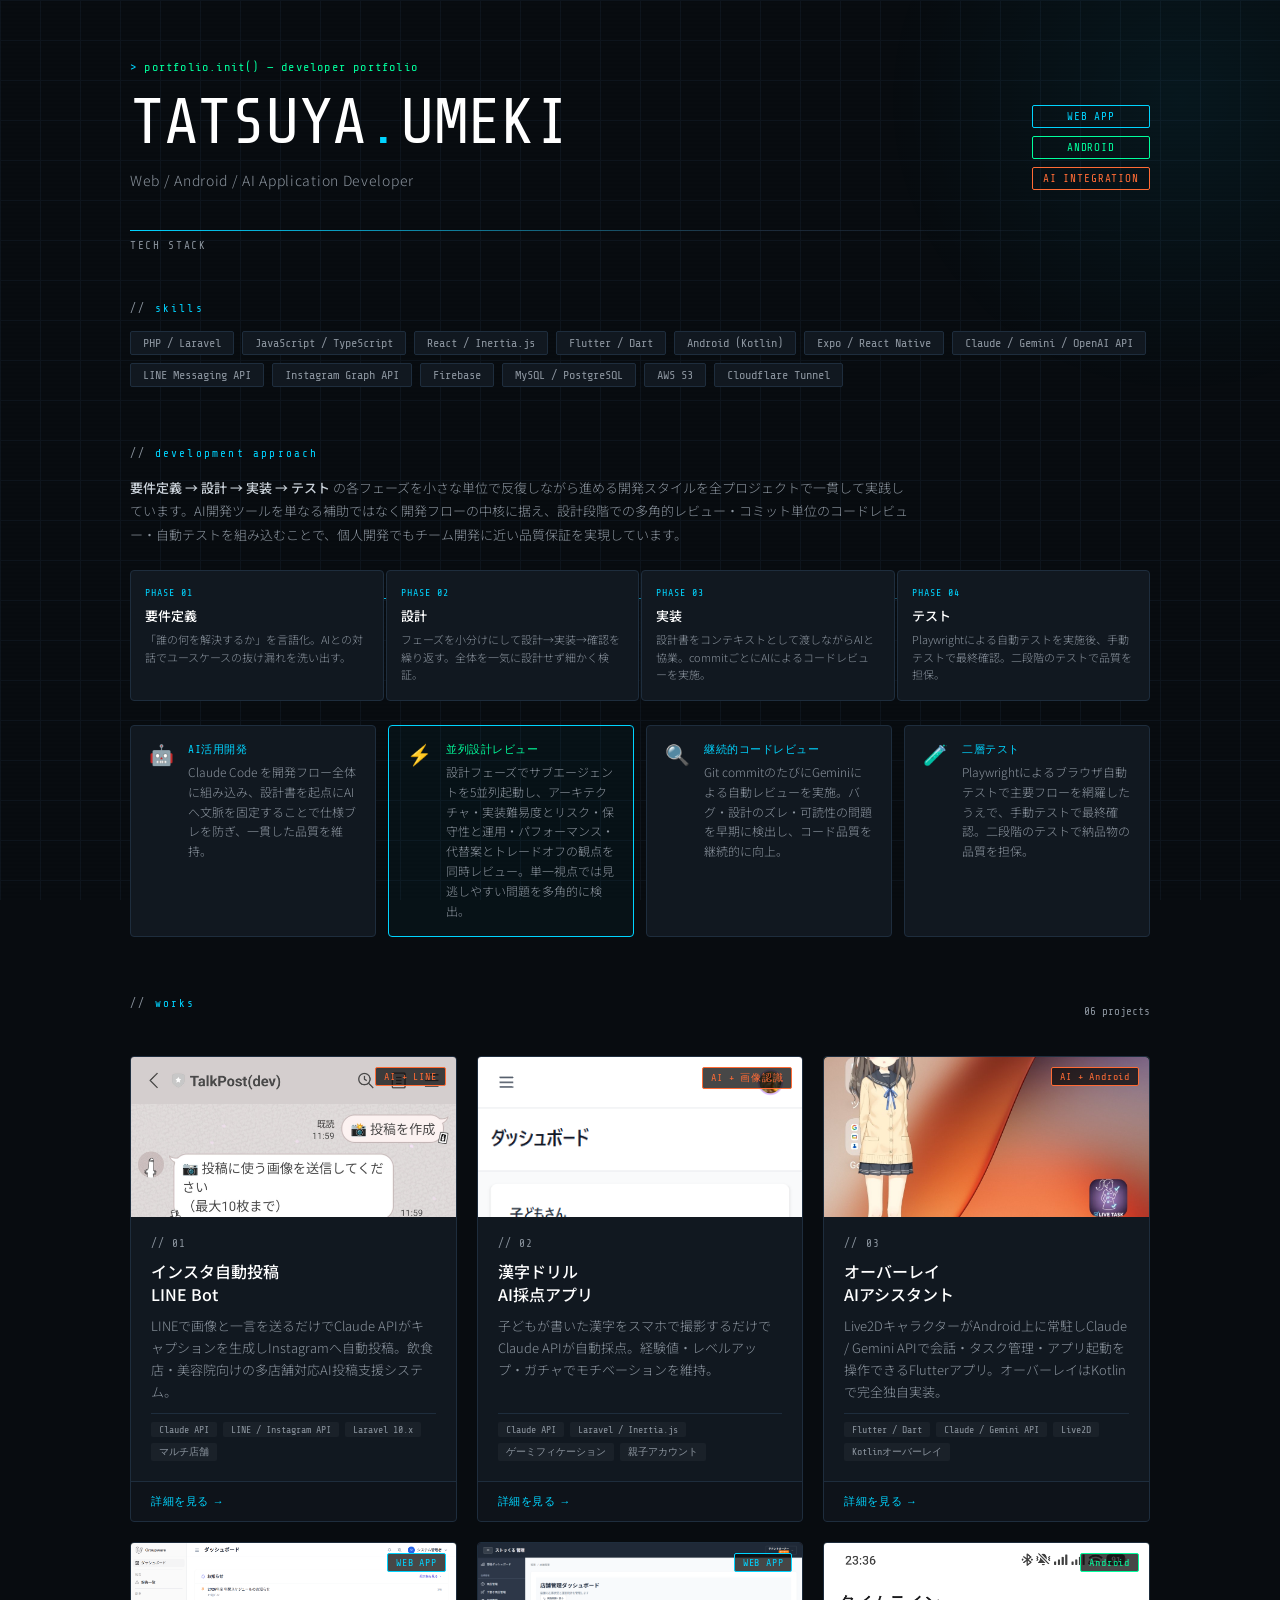
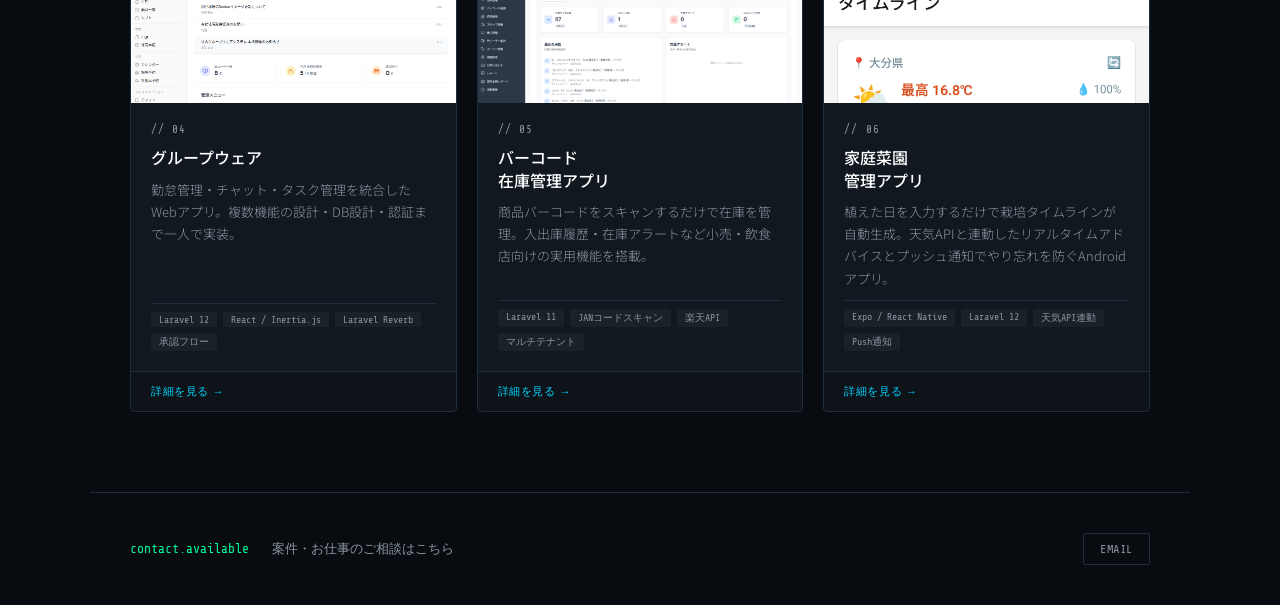
==== index.html @ 3e322952 "initial commit" ====
<!DOCTYPE html>
<html lang="ja">
<head>
<meta charset="UTF-8">
<meta name="viewport" content="width=device-width, initial-scale=1.0">
<title>Portfolio</title>
<link rel="preconnect" href="https://fonts.googleapis.com">
<link href="https://fonts.googleapis.com/css2?family=Share+Tech+Mono&family=Noto+Sans+JP:wght@300;400;500&display=swap" rel="stylesheet">
<style>
  :root {
    --bg: #080c10;
    --bg2: #0d1117;
    --surface: #111820;
    --border: #1e2d3d;
    --accent: #00d4ff;
    --accent2: #00ff9d;
    --accent3: #ff6b35;
    --text: #c9d1d9;
    --text-dim: #8b949e;
    --mono: 'Share Tech Mono', monospace;
    --sans: 'Noto Sans JP', sans-serif;
  }

  *, *::before, *::after { box-sizing: border-box; margin: 0; padding: 0; }

  html { scroll-behavior: smooth; }

  body {
    background: var(--bg);
    color: var(--text);
    font-family: var(--sans);
    font-weight: 300;
    min-height: 100vh;
    overflow-x: hidden;
  }

  /* Grid background */
  body::before {
    content: '';
    position: fixed;
    inset: 0;
    background-image:
      linear-gradient(var(--border) 1px, transparent 1px),
      linear-gradient(90deg, var(--border) 1px, transparent 1px);
    background-size: 40px 40px;
    opacity: 0.3;
    pointer-events: none;
    z-index: 0;
  }

  /* Glow orbs */
  body::after {
    content: '';
    position: fixed;
    top: -200px;
    right: -200px;
    width: 600px;
    height: 600px;
    background: radial-gradient(circle, rgba(0,212,255,0.06) 0%, transparent 70%);
    pointer-events: none;
    z-index: 0;
  }

  .page-wrapper { position: relative; z-index: 1; }

  /* ── HEADER ── */
  header {
    padding: 60px 40px 40px;
    max-width: 1100px;
    margin: 0 auto;
    display: grid;
    grid-template-columns: 1fr auto;
    align-items: end;
    gap: 20px;
  }

  .header-left {}

  .prompt-line {
    font-family: var(--mono);
    font-size: 12px;
    color: var(--accent2);
    letter-spacing: 0.1em;
    margin-bottom: 16px;
    opacity: 0;
    animation: fadeUp 0.6s ease forwards;
  }
  .prompt-line::before { content: '> '; color: var(--accent); }

  .name {
    font-family: var(--mono);
    font-size: clamp(36px, 5vw, 64px);
    font-weight: 400;
    color: #fff;
    letter-spacing: -0.02em;
    line-height: 1;
    opacity: 0;
    animation: fadeUp 0.6s ease 0.1s forwards;
  }
  .name span { color: var(--accent); }

  .tagline {
    margin-top: 16px;
    font-size: 14px;
    color: var(--text-dim);
    letter-spacing: 0.05em;
    opacity: 0;
    animation: fadeUp 0.6s ease 0.2s forwards;
  }

  .header-badges {
    display: flex;
    flex-direction: column;
    gap: 8px;
    opacity: 0;
    animation: fadeUp 0.6s ease 0.3s forwards;
  }

  .badge {
    font-family: var(--mono);
    font-size: 11px;
    padding: 4px 10px;
    border: 1px solid;
    border-radius: 2px;
    text-align: center;
    letter-spacing: 0.08em;
  }
  .badge.web { border-color: var(--accent); color: var(--accent); }
  .badge.android { border-color: var(--accent2); color: var(--accent2); }
  .badge.ai { border-color: var(--accent3); color: var(--accent3); }

  /* ── DIVIDER ── */
  .divider {
    max-width: 1100px;
    margin: 0 auto 50px;
    padding: 0 40px;
    opacity: 0;
    animation: fadeUp 0.6s ease 0.4s forwards;
  }
  .divider-line {
    height: 1px;
    background: linear-gradient(90deg, var(--accent) 0%, var(--border) 60%, transparent 100%);
  }
  .divider-label {
    font-family: var(--mono);
    font-size: 11px;
    color: var(--text-dim);
    margin-top: 8px;
    letter-spacing: 0.15em;
  }

  /* ── SKILLS ── */
  .skills-section {
    max-width: 1100px;
    margin: 0 auto 60px;
    padding: 0 40px;
    opacity: 0;
    animation: fadeUp 0.6s ease 0.5s forwards;
  }

  .section-label {
    font-family: var(--mono);
    font-size: 11px;
    color: var(--accent);
    letter-spacing: 0.2em;
    margin-bottom: 16px;
  }
  .section-label::before { content: '// '; color: var(--text-dim); }

  .skills-grid {
    display: flex;
    flex-wrap: wrap;
    gap: 8px;
  }

  .skill-tag {
    font-family: var(--mono);
    font-size: 12px;
    padding: 4px 12px;
    background: var(--surface);
    border: 1px solid var(--border);
    border-radius: 2px;
    color: var(--text-dim);
    transition: all 0.2s;
  }
  .skill-tag:hover {
    border-color: var(--accent);
    color: var(--accent);
  }

  /* ── DEV PROCESS ── */
  .dev-section {
    max-width: 1100px;
    margin: 0 auto 60px;
    padding: 0 40px;
    opacity: 0;
    animation: fadeUp 0.6s ease 0.55s forwards;
  }

  .dev-intro-text {
    font-size: 13px;
    color: var(--text-dim);
    line-height: 1.8;
    margin-bottom: 24px;
    max-width: 780px;
  }
  .dev-intro-text strong { color: var(--text); font-weight: 500; }

  .dev-flow {
    display: grid;
    grid-template-columns: repeat(4, 1fr);
    gap: 2px;
    margin-bottom: 24px;
    position: relative;
  }
  .dev-flow::before {
    content: '';
    position: absolute;
    top: 28px;
    left: 10%;
    width: 80%;
    height: 1px;
    background: linear-gradient(90deg, var(--accent) 0%, var(--border) 100%);
    z-index: 0;
  }

  .flow-step {
    background: var(--surface);
    border: 1px solid var(--border);
    border-radius: 4px;
    padding: 16px 14px;
    position: relative;
    z-index: 1;
    transition: border-color 0.2s;
  }
  .flow-step:hover { border-color: var(--accent); }
  .flow-step-num {
    font-family: var(--mono);
    font-size: 10px;
    color: var(--accent);
    letter-spacing: 0.1em;
    margin-bottom: 8px;
  }
  .flow-step-title {
    font-size: 13px;
    font-weight: 500;
    color: #fff;
    margin-bottom: 6px;
  }
  .flow-step-desc {
    font-size: 11px;
    color: var(--text-dim);
    line-height: 1.6;
  }

  .dev-practices {
    display: grid;
    grid-template-columns: repeat(4, 1fr);
    gap: 12px;
  }
  .practice-card {
    background: var(--surface);
    border: 1px solid var(--border);
    border-radius: 4px;
    padding: 16px 18px;
    display: flex;
    gap: 14px;
    align-items: flex-start;
    transition: border-color 0.2s;
  }
  .practice-card:hover { border-color: var(--accent); }
  .practice-card--highlight {
    border-color: var(--accent);
    background: rgba(0,212,255,0.03);
    grid-column: span 1;
  }
  .practice-card--highlight .practice-title { color: var(--accent2); }
  .practice-icon { font-size: 20px; flex-shrink: 0; line-height: 1.2; }
  .practice-title {
    font-family: var(--mono);
    font-size: 11px;
    color: var(--accent);
    letter-spacing: 0.05em;
    margin-bottom: 5px;
  }
  .practice-desc { font-size: 12px; color: var(--text-dim); line-height: 1.65; }

  @media (max-width: 768px) {
    .dev-flow { grid-template-columns: 1fr 1fr; }
    .dev-flow::before { display: none; }
    .dev-practices { grid-template-columns: 1fr 1fr; }
  }
  @media (max-width: 480px) {
    .dev-practices { grid-template-columns: 1fr; }
  }

  /* ── WORKS ── */
  .works-section {
    max-width: 1100px;
    margin: 0 auto;
    padding: 0 40px 80px;
  }

  .works-header {
    display: flex;
    align-items: center;
    justify-content: space-between;
    margin-bottom: 30px;
    opacity: 0;
    animation: fadeUp 0.6s ease 0.6s forwards;
  }

  .works-grid {
    display: grid;
    grid-template-columns: repeat(auto-fill, minmax(320px, 1fr));
    gap: 20px;
  }

  /* ── CARD ── */
  .card {
    background: var(--surface);
    border: 1px solid var(--border);
    border-radius: 4px;
    overflow: hidden;
    cursor: pointer;
    transition: transform 0.25s ease, border-color 0.25s ease, box-shadow 0.25s ease;
    text-decoration: none;
    color: inherit;
    display: flex;
    flex-direction: column;
    opacity: 0;
    animation: fadeUp 0.5s ease forwards;
  }

  .card:nth-child(1) { animation-delay: 0.7s; }
  .card:nth-child(2) { animation-delay: 0.8s; }
  .card:nth-child(3) { animation-delay: 0.9s; }
  .card:nth-child(4) { animation-delay: 1.0s; }
  .card:nth-child(5) { animation-delay: 1.1s; }
  .card:nth-child(6) { animation-delay: 1.2s; }

  .card:hover {
    transform: translateY(-4px);
    border-color: var(--accent);
    box-shadow: 0 0 30px rgba(0,212,255,0.1), 0 8px 30px rgba(0,0,0,0.4);
  }

  .card-thumb {
    height: 160px;
    position: relative;
    overflow: hidden;
    display: flex;
    align-items: center;
    justify-content: center;
  }

  .card-thumb img {
    width: 100%;
    height: 100%;
    object-fit: cover;
    object-position: top;
    transition: transform 0.3s ease;
  }
  .card:hover .card-thumb img { transform: scale(1.03); }

  /* Card thumb patterns */
  .card-thumb.ai-line {
    background: linear-gradient(135deg, #0a0f1a 0%, #0d1a2e 100%);
  }
  .card-thumb.ai-kanji {
    background: linear-gradient(135deg, #0f0a1a 0%, #1a0d2e 100%);
  }
  .card-thumb.ai-overlay {
    background: linear-gradient(135deg, #0a1a0f 0%, #0d2e1a 100%);
  }
  .card-thumb.web-gw {
    background: linear-gradient(135deg, #0f1a0a 0%, #1a2e0d 100%);
  }
  .card-thumb.web-inv {
    background: linear-gradient(135deg, #1a0a0a 0%, #2e150d 100%);
  }
  .card-thumb.app-garden {
    background: linear-gradient(135deg, #0a1a10 0%, #0e2a18 100%);
  }

  .thumb-icon {
    font-size: 48px;
    opacity: 0.7;
    position: relative;
    z-index: 1;
    transition: transform 0.3s ease;
  }
  .card:hover .thumb-icon { transform: scale(1.1); }

  .thumb-circuit {
    position: absolute;
    inset: 0;
    background-image:
      linear-gradient(rgba(0,212,255,0.05) 1px, transparent 1px),
      linear-gradient(90deg, rgba(0,212,255,0.05) 1px, transparent 1px);
    background-size: 20px 20px;
  }

  .thumb-glow {
    position: absolute;
    width: 100px;
    height: 100px;
    border-radius: 50%;
    filter: blur(30px);
    opacity: 0.4;
  }
  .card:hover .thumb-glow { opacity: 0.6; }

  .glow-blue { background: var(--accent); }
  .glow-purple { background: #a855f7; }
  .glow-green { background: var(--accent2); }
  .glow-orange { background: var(--accent3); }

  .card-type-badge {
    position: absolute;
    top: 10px;
    right: 10px;
    font-family: var(--mono);
    font-size: 10px;
    padding: 3px 8px;
    border-radius: 2px;
    letter-spacing: 0.08em;
    z-index: 2;
  }
  .type-ai { background: rgba(10,10,10,0.75); border: 1px solid var(--accent3); color: var(--accent3); }
  .type-web { background: rgba(10,10,10,0.75); border: 1px solid var(--accent); color: var(--accent); }
  .type-app { background: rgba(10,10,10,0.75); border: 1px solid var(--accent2); color: var(--accent2); }

  .card-body {
    padding: 20px;
    flex: 1;
    display: flex;
    flex-direction: column;
    gap: 10px;
  }

  .card-num {
    font-family: var(--mono);
    font-size: 11px;
    color: var(--text-dim);
    letter-spacing: 0.1em;
  }

  .card-title {
    font-size: 16px;
    font-weight: 500;
    color: #fff;
    line-height: 1.4;
  }

  .card-desc {
    font-size: 13px;
    color: var(--text-dim);
    line-height: 1.7;
    flex: 1;
  }

  .card-tags {
    display: flex;
    flex-wrap: wrap;
    gap: 6px;
    padding-top: 8px;
    border-top: 1px solid var(--border);
  }

  .tag {
    font-family: var(--mono);
    font-size: 10px;
    padding: 2px 8px;
    background: rgba(255,255,255,0.04);
    border-radius: 2px;
    color: var(--text-dim);
  }

  .card-footer {
    padding: 12px 20px;
    border-top: 1px solid var(--border);
    display: flex;
    align-items: center;
    justify-content: space-between;
    background: rgba(0,0,0,0.2);
  }

  .card-link {
    font-family: var(--mono);
    font-size: 11px;
    color: var(--accent);
    letter-spacing: 0.05em;
    display: flex;
    align-items: center;
    gap: 6px;
  }
  .card-link::after {
    content: '→';
    transition: transform 0.2s;
  }
  .card:hover .card-link::after { transform: translateX(4px); }

  /* ── CONTACT ── */
  .contact-section {
    max-width: 1100px;
    margin: 0 auto;
    padding: 40px;
    border-top: 1px solid var(--border);
    display: flex;
    align-items: center;
    justify-content: space-between;
    flex-wrap: gap;
    opacity: 0;
    animation: fadeUp 0.6s ease 1.3s forwards;
  }

  .contact-text {
    font-family: var(--mono);
    font-size: 13px;
    color: var(--text-dim);
  }
  .contact-text span { color: var(--accent2); }

  .contact-links {
    display: flex;
    gap: 20px;
  }

  .contact-link {
    font-family: var(--mono);
    font-size: 12px;
    color: var(--text-dim);
    text-decoration: none;
    padding: 8px 16px;
    border: 1px solid var(--border);
    border-radius: 2px;
    transition: all 0.2s;
    letter-spacing: 0.05em;
  }
  .contact-link:hover {
    border-color: var(--accent);
    color: var(--accent);
  }

  /* ── ANIMATIONS ── */
  @keyframes fadeUp {
    from { opacity: 0; transform: translateY(16px); }
    to { opacity: 1; transform: translateY(0); }
  }

  /* ── RESPONSIVE ── */
  @media (max-width: 640px) {
    header { grid-template-columns: 1fr; padding: 40px 20px 30px; }
    .header-badges { flex-direction: row; flex-wrap: wrap; }
    .works-section, .skills-section, .dev-section, .divider, .contact-section { padding-left: 20px; padding-right: 20px; }
    .works-grid { grid-template-columns: 1fr; }
    .contact-section { flex-direction: column; gap: 20px; }
  }

  /* Scanline effect */
  .scanline {
    position: fixed;
    inset: 0;
    background: repeating-linear-gradient(
      0deg,
      transparent,
      transparent 2px,
      rgba(0,0,0,0.03) 2px,
      rgba(0,0,0,0.03) 4px
    );
    pointer-events: none;
    z-index: 0;
  }
</style>
</head>
<body>
<div class="scanline"></div>
<div class="page-wrapper">

  <!-- HEADER -->
  <header>
    <div class="header-left">
      <div class="prompt-line">portfolio.init() — developer portfolio</div>
      <h1 class="name">TATSUYA<span>.</span>UMEKI</h1>
      <p class="tagline">Web / Android / AI Application Developer</p>
    </div>
    <div class="header-badges">
      <span class="badge web">WEB APP</span>
      <span class="badge android">ANDROID</span>
      <span class="badge ai">AI INTEGRATION</span>
    </div>
  </header>

  <!-- DIVIDER -->
  <div class="divider">
    <div class="divider-line"></div>
    <div class="divider-label">TECH STACK</div>
  </div>

  <!-- SKILLS -->
  <section class="skills-section">
    <div class="section-label">skills</div>
    <div class="skills-grid">
      <span class="skill-tag">PHP / Laravel</span>
      <span class="skill-tag">JavaScript / TypeScript</span>
      <span class="skill-tag">React / Inertia.js</span>
      <span class="skill-tag">Flutter / Dart</span>
      <span class="skill-tag">Android (Kotlin)</span>
      <span class="skill-tag">Expo / React Native</span>
      <span class="skill-tag">Claude / Gemini / OpenAI API</span>
      <span class="skill-tag">LINE Messaging API</span>
      <span class="skill-tag">Instagram Graph API</span>
      <span class="skill-tag">Firebase</span>
      <span class="skill-tag">MySQL / PostgreSQL</span>
      <span class="skill-tag">AWS S3</span>
      <span class="skill-tag">Cloudflare Tunnel</span>
    </div>
  </section>

  <!-- DEV PROCESS -->
  <section class="dev-section">
    <div class="section-label">development approach</div>
    <p class="dev-intro-text">
      <strong>要件定義 → 設計 → 実装 → テスト</strong> の各フェーズを小さな単位で反復しながら進める開発スタイルを全プロジェクトで一貫して実践しています。AI開発ツールを単なる補助ではなく開発フローの中核に据え、設計段階での多角的レビュー・コミット単位のコードレビュー・自動テストを組み込むことで、個人開発でもチーム開発に近い品質保証を実現しています。
    </p>

    <!-- FLOW -->
    <div class="dev-flow">
      <div class="flow-step">
        <div class="flow-step-num">PHASE 01</div>
        <div class="flow-step-title">要件定義</div>
        <div class="flow-step-desc">「誰の何を解決するか」を言語化。AIとの対話でユースケースの抜け漏れを洗い出す。</div>
      </div>
      <div class="flow-step">
        <div class="flow-step-num">PHASE 02</div>
        <div class="flow-step-title">設計</div>
        <div class="flow-step-desc">フェーズを小分けにして設計→実装→確認を繰り返す。全体を一気に設計せず細かく検証。</div>
      </div>
      <div class="flow-step">
        <div class="flow-step-num">PHASE 03</div>
        <div class="flow-step-title">実装</div>
        <div class="flow-step-desc">設計書をコンテキストとして渡しながらAIと協業。commitごとにAIによるコードレビューを実施。</div>
      </div>
      <div class="flow-step">
        <div class="flow-step-num">PHASE 04</div>
        <div class="flow-step-title">テスト</div>
        <div class="flow-step-desc">Playwrightによる自動テストを実施後、手動テストで最終確認。二段階のテストで品質を担保。</div>
      </div>
    </div>

    <!-- PRACTICES -->
    <div class="dev-practices">
      <div class="practice-card">
        <div class="practice-icon">🤖</div>
        <div>
          <div class="practice-title">AI活用開発</div>
          <div class="practice-desc">Claude Code を開発フロー全体に組み込み、設計書を起点にAIへ文脈を固定することで仕様ブレを防ぎ、一貫した品質を維持。</div>
        </div>
      </div>
      <div class="practice-card practice-card--highlight">
        <div class="practice-icon">⚡</div>
        <div>
          <div class="practice-title">並列設計レビュー</div>
          <div class="practice-desc">設計フェーズでサブエージェントを5並列起動し、アーキテクチャ・実装難易度とリスク・保守性と運用・パフォーマンス・代替案とトレードオフの観点を同時レビュー。単一視点では見逃しやすい問題を多角的に検出。</div>
        </div>
      </div>
      <div class="practice-card">
        <div class="practice-icon">🔍</div>
        <div>
          <div class="practice-title">継続的コードレビュー</div>
          <div class="practice-desc">Git commitのたびにGeminiによる自動レビューを実施。バグ・設計のズレ・可読性の問題を早期に検出し、コード品質を継続的に向上。</div>
        </div>
      </div>
      <div class="practice-card">
        <div class="practice-icon">🧪</div>
        <div>
          <div class="practice-title">二層テスト</div>
          <div class="practice-desc">Playwrightによるブラウザ自動テストで主要フローを網羅したうえで、手動テストで最終確認。二段階のテストで納品物の品質を担保。</div>
        </div>
      </div>
    </div>
  </section>

  <!-- WORKS -->
  <section class="works-section">
    <div class="works-header">
      <div class="section-label">works</div>
      <span style="font-family:var(--mono);font-size:11px;color:var(--text-dim);">06 projects</span>
    </div>

    <div class="works-grid">

      <!-- 01 -->
      <a class="card" href="works/instagram-line-bot.html">
        <div class="card-thumb ai-line">
          <img src="images/sns-line-flow.jpg" alt="インスタ自動投稿LINEBot スクリーンショット">
          <span class="card-type-badge type-ai">AI + LINE</span>
        </div>
        <div class="card-body">
          <span class="card-num">// 01</span>
          <h2 class="card-title">インスタ自動投稿<br>LINE Bot</h2>
          <p class="card-desc">LINEで画像と一言を送るだけでClaude APIがキャプションを生成しInstagramへ自動投稿。飲食店・美容院向けの多店舗対応AI投稿支援システム。</p>
          <div class="card-tags">
            <span class="tag">Claude API</span>
            <span class="tag">LINE / Instagram API</span>
            <span class="tag">Laravel 10.x</span>
            <span class="tag">マルチ店舗</span>
          </div>
        </div>
        <div class="card-footer">
          <span class="card-link">詳細を見る</span>
        </div>
      </a>

      <!-- 02 -->
      <a class="card" href="works/kanji-checker.html">
        <div class="card-thumb ai-kanji">
          <img src="images/kanji-dashboard.png" alt="漢字ドリルAI採点アプリ スクリーンショット">
          <span class="card-type-badge type-ai">AI + 画像認識</span>
        </div>
        <div class="card-body">
          <span class="card-num">// 02</span>
          <h2 class="card-title">漢字ドリル<br>AI採点アプリ</h2>
          <p class="card-desc">子どもが書いた漢字をスマホで撮影するだけでClaude APIが自動採点。経験値・レベルアップ・ガチャでモチベーションを維持。</p>
          <div class="card-tags">
            <span class="tag">Claude API</span>
            <span class="tag">Laravel / Inertia.js</span>
            <span class="tag">ゲーミフィケーション</span>
            <span class="tag">親子アカウント</span>
          </div>
        </div>
        <div class="card-footer">
          <span class="card-link">詳細を見る</span>
        </div>
      </a>

      <!-- 03 -->
      <a class="card" href="works/overlay-ai-assistant.html">
        <div class="card-thumb ai-overlay">
          <img src="images/overlay-home.jpg" alt="オーバーレイAIアシスタント" style="width:100%;height:100%;object-fit:cover;object-position:center;border-radius:4px 4px 0 0;">
          <span class="card-type-badge type-ai">AI + Android</span>
        </div>
        <div class="card-body">
          <span class="card-num">// 03</span>
          <h2 class="card-title">オーバーレイ<br>AIアシスタント</h2>
          <p class="card-desc">Live2DキャラクターがAndroid上に常駐しClaude / Gemini APIで会話・タスク管理・アプリ起動を操作できるFlutterアプリ。オーバーレイはKotlinで完全独自実装。</p>
          <div class="card-tags">
            <span class="tag">Flutter / Dart</span>
            <span class="tag">Claude / Gemini API</span>
            <span class="tag">Live2D</span>
            <span class="tag">Kotlinオーバーレイ</span>
          </div>
        </div>
        <div class="card-footer">
          <span class="card-link">詳細を見る</span>
        </div>
      </a>

      <!-- 04 -->
      <a class="card" href="works/groupware.html">
        <div class="card-thumb web-gw">
          <img src="images/groupware.png" alt="グループウェア スクリーンショット">
          <span class="card-type-badge type-web">WEB APP</span>
        </div>
        <div class="card-body">
          <span class="card-num">// 04</span>
          <h2 class="card-title">グループウェア</h2>
          <p class="card-desc">勤怠管理・チャット・タスク管理を統合したWebアプリ。複数機能の設計・DB設計・認証まで一人で実装。</p>
          <div class="card-tags">
            <span class="tag">Laravel 12</span>
            <span class="tag">React / Inertia.js</span>
            <span class="tag">Laravel Reverb</span>
            <span class="tag">承認フロー</span>
          </div>
        </div>
        <div class="card-footer">
          <span class="card-link">詳細を見る</span>
        </div>
      </a>

      <!-- 05 -->
      <a class="card" href="works/inventory.html">
        <div class="card-thumb web-inv">
          <img src="images/inventory-main.png" alt="バーコード在庫管理 スクリーンショット">
          <span class="card-type-badge type-web">WEB APP</span>
        </div>
        <div class="card-body">
          <span class="card-num">// 05</span>
          <h2 class="card-title">バーコード<br>在庫管理アプリ</h2>
          <p class="card-desc">商品バーコードをスキャンするだけで在庫を管理。入出庫履歴・在庫アラートなど小売・飲食店向けの実用機能を搭載。</p>
          <div class="card-tags">
            <span class="tag">Laravel 11</span>
            <span class="tag">JANコードスキャン</span>
            <span class="tag">楽天API</span>
            <span class="tag">マルチテナント</span>
          </div>
        </div>
        <div class="card-footer">
          <span class="card-link">詳細を見る</span>
        </div>
      </a>

      <!-- 06 -->
      <a class="card" href="works/garden-app.html">
        <div class="card-thumb app-garden">
          <img src="images/garden-timeline.jpg" alt="家庭菜園管理アプリ スクリーンショット">
          <span class="card-type-badge type-app">Android</span>
        </div>
        <div class="card-body">
          <span class="card-num">// 06</span>
          <h2 class="card-title">家庭菜園<br>管理アプリ</h2>
          <p class="card-desc">植えた日を入力するだけで栽培タイムラインが自動生成。天気APIと連動したリアルタイムアドバイスとプッシュ通知でやり忘れを防ぐAndroidアプリ。</p>
          <div class="card-tags">
            <span class="tag">Expo / React Native</span>
            <span class="tag">Laravel 12</span>
            <span class="tag">天気API連動</span>
            <span class="tag">Push通知</span>
          </div>
        </div>
        <div class="card-footer">
          <span class="card-link">詳細を見る</span>
        </div>
      </a>

    </div>
  </section>

  <!-- CONTACT -->
  <footer class="contact-section">
    <div class="contact-text">
      <span>contact<span>.</span>available</span>
      <span style="margin-left:16px;color:var(--text-dim);">案件・お仕事のご相談はこちら</span>
    </div>
    <div class="contact-links">
      <a class="contact-link" id="email-link">EMAIL</a>
    </div>
  </footer>

</div>

<script>
  (function() {
    const u = 't-umeki.portfolio';
    const d = 'prunier-labo.com';
    const el = document.getElementById('email-link');
    el.href = 'mailto:' + u + '@' + d;
  })();
</script>
<script>
  // Cursor glow effect
  const glow = document.createElement('div');
  glow.style.cssText = `
    position: fixed; pointer-events: none; z-index: 9999;
    width: 300px; height: 300px; border-radius: 50%;
    background: radial-gradient(circle, rgba(0,212,255,0.04) 0%, transparent 70%);
    transform: translate(-50%, -50%);
    transition: all 0.15s ease;
  `;
  document.body.appendChild(glow);
  document.add
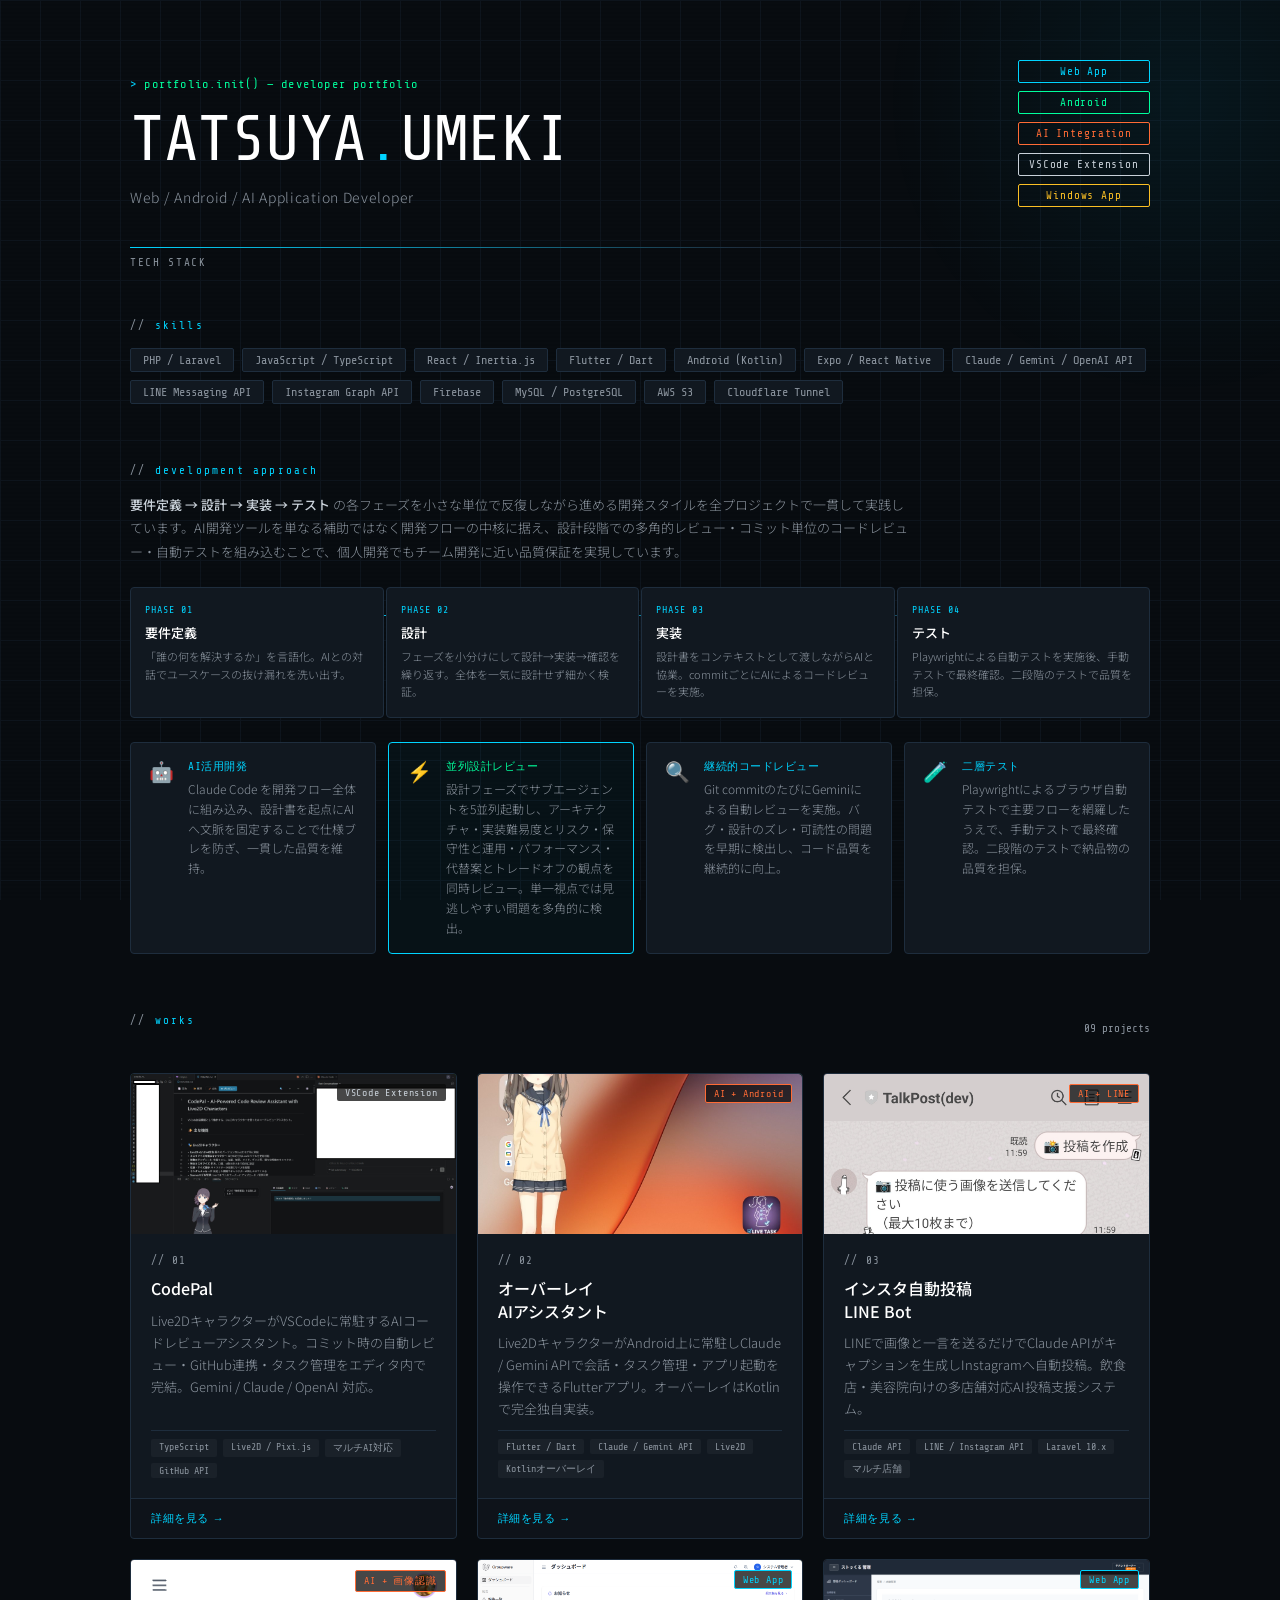
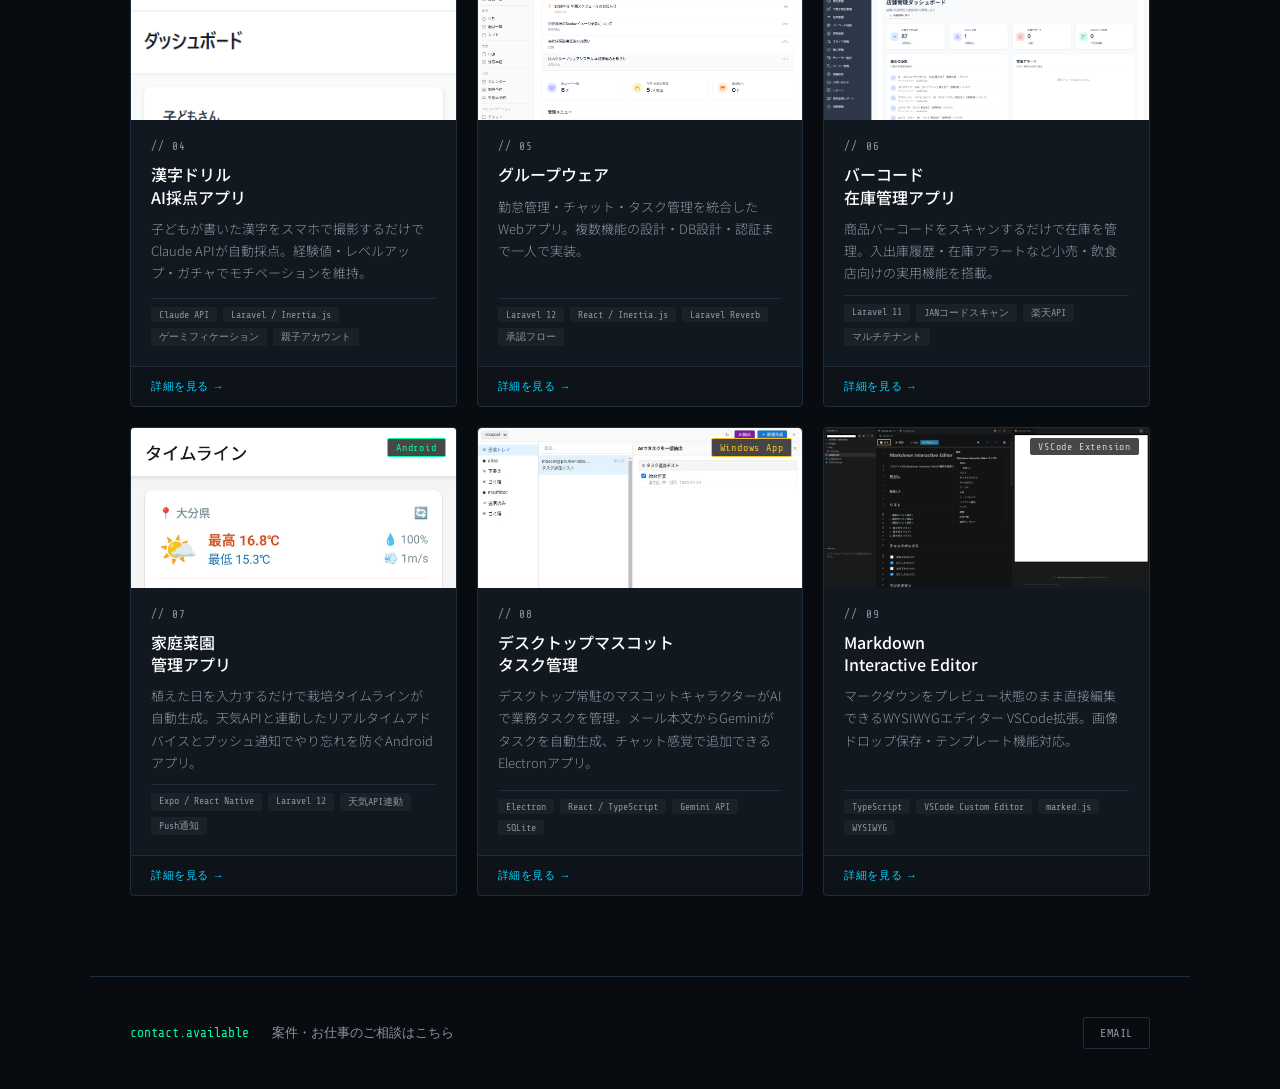
==== commit 00018c7d: "作品ページ追加・UI統一・番号修正 - CodePal / Markdown Interactive Editor / デスクトップマスコット の作品ページを新規追加 - 各ページのスクリーンショット" ====
--- a/index.html
+++ b/index.html
@@ -128,6 +128,8 @@
   .badge.web { border-color: var(--accent); color: var(--accent); }
   .badge.android { border-color: var(--accent2); color: var(--accent2); }
   .badge.ai { border-color: var(--accent3); color: var(--accent3); }
+  .badge.vscode { border-color: var(--accent4); color: var(--accent4); }
+  .badge.win { border-color: #fbbf24; color: #fbbf24; }
 
   /* ── DIVIDER ── */
   .divider {
@@ -430,6 +432,8 @@
   .type-ai { background: rgba(10,10,10,0.75); border: 1px solid var(--accent3); color: var(--accent3); }
   .type-web { background: rgba(10,10,10,0.75); border: 1px solid var(--accent); color: var(--accent); }
   .type-app { background: rgba(10,10,10,0.75); border: 1px solid var(--accent2); color: var(--accent2); }
+  .type-both { background: rgba(10,10,10,0.75); border: 1px solid var(--accent4); color: var(--accent4); }
+  .type-win { background: rgba(10,10,10,0.75); border: 1px solid #fbbf24; color: #fbbf24; }
 
   .card-body {
     padding: 20px;
@@ -586,9 +590,11 @@
       <p class="tagline">Web / Android / AI Application Developer</p>
     </div>
     <div class="header-badges">
-      <span class="badge web">WEB APP</span>
-      <span class="badge android">ANDROID</span>
-      <span class="badge ai">AI INTEGRATION</span>
+      <span class="badge web">Web App</span>
+      <span class="badge android">Android</span>
+      <span class="badge ai">AI Integration</span>
+      <span class="badge vscode">VSCode Extension</span>
+      <span class="badge win">Windows App</span>
     </div>
   </header>
 
@@ -686,19 +692,63 @@
   <section class="works-section">
     <div class="works-header">
       <div class="section-label">works</div>
-      <span style="font-family:var(--mono);font-size:11px;color:var(--text-dim);">06 projects</span>
+      <span style="font-family:var(--mono);font-size:11px;color:var(--text-dim);">09 projects</span>
     </div>
 
     <div class="works-grid">
 
       <!-- 01 -->
+      <a class="card" href="works/codepal.html">
+        <div class="card-thumb web-gw">
+          <img src="images/codepal-main.jpg" alt="CodePal" style="width:100%;height:100%;object-fit:cover;object-position:top;border-radius:4px 4px 0 0;">
+          <span class="card-type-badge type-both">VSCode Extension</span>
+        </div>
+        <div class="card-body">
+          <span class="card-num">// 01</span>
+          <h2 class="card-title">CodePal</h2>
+          <p class="card-desc">Live2DキャラクターがVSCodeに常駐するAIコードレビューアシスタント。コミット時の自動レビュー・GitHub連携・タスク管理をエディタ内で完結。Gemini / Claude / OpenAI 対応。</p>
+          <div class="card-tags">
+            <span class="tag">TypeScript</span>
+            <span class="tag">Live2D / Pixi.js</span>
+            <span class="tag">マルチAI対応</span>
+            <span class="tag">GitHub API</span>
+          </div>
+        </div>
+        <div class="card-footer">
+          <span class="card-link">詳細を見る</span>
+        </div>
+      </a>
+
+      <!-- 02 -->
+      <a class="card" href="works/overlay-ai-assistant.html">
+        <div class="card-thumb ai-overlay">
+          <img src="images/overlay-home.jpg" alt="オーバーレイAIアシスタント" style="width:100%;height:100%;object-fit:cover;object-position:center;border-radius:4px 4px 0 0;">
+          <span class="card-type-badge type-ai">AI + Android</span>
+        </div>
+        <div class="card-body">
+          <span class="card-num">// 02</span>
+          <h2 class="card-title">オーバーレイ<br>AIアシスタント</h2>
+          <p class="card-desc">Live2DキャラクターがAndroid上に常駐しClaude / Gemini APIで会話・タスク管理・アプリ起動を操作できるFlutterアプリ。オーバーレイはKotlinで完全独自実装。</p>
+          <div class="card-tags">
+            <span class="tag">Flutter / Dart</span>
+            <span class="tag">Claude / Gemini API</span>
+            <span class="tag">Live2D</span>
+            <span class="tag">Kotlinオーバーレイ</span>
+          </div>
+        </div>
+        <div class="card-footer">
+          <span class="card-link">詳細を見る</span>
+        </div>
+      </a>
+
+      <!-- 03 -->
       <a class="card" href="works/instagram-line-bot.html">
         <div class="card-thumb ai-line">
           <img src="images/sns-line-flow.jpg" alt="インスタ自動投稿LINEBot スクリーンショット">
           <span class="card-type-badge type-ai">AI + LINE</span>
         </div>
         <div class="card-body">
-          <span class="card-num">// 01</span>
+          <span class="card-num">// 03</span>
           <h2 class="card-title">インスタ自動投稿<br>LINE Bot</h2>
           <p class="card-desc">LINEで画像と一言を送るだけでClaude APIがキャプションを生成しInstagramへ自動投稿。飲食店・美容院向けの多店舗対応AI投稿支援システム。</p>
           <div class="card-tags">
@@ -713,14 +763,14 @@
         </div>
       </a>
 
-      <!-- 02 -->
+      <!-- 04 -->
       <a class="card" href="works/kanji-checker.html">
         <div class="card-thumb ai-kanji">
           <img src="images/kanji-dashboard.png" alt="漢字ドリルAI採点アプリ スクリーンショット">
           <span class="card-type-badge type-ai">AI + 画像認識</span>
         </div>
         <div class="card-body">
-          <span class="card-num">// 02</span>
+          <span class="card-num">// 04</span>
           <h2 class="card-title">漢字ドリル<br>AI採点アプリ</h2>
           <p class="card-desc">子どもが書いた漢字をスマホで撮影するだけでClaude APIが自動採点。経験値・レベルアップ・ガチャでモチベーションを維持。</p>
           <div class="card-tags">
@@ -735,36 +785,14 @@
         </div>
       </a>
 
-      <!-- 03 -->
-      <a class="card" href="works/overlay-ai-assistant.html">
-        <div class="card-thumb ai-overlay">
-          <img src="images/overlay-home.jpg" alt="オーバーレイAIアシスタント" style="width:100%;height:100%;object-fit:cover;object-position:center;border-radius:4px 4px 0 0;">
-          <span class="card-type-badge type-ai">AI + Android</span>
-        </div>
-        <div class="card-body">
-          <span class="card-num">// 03</span>
-          <h2 class="card-title">オーバーレイ<br>AIアシスタント</h2>
-          <p class="card-desc">Live2DキャラクターがAndroid上に常駐しClaude / Gemini APIで会話・タスク管理・アプリ起動を操作できるFlutterアプリ。オーバーレイはKotlinで完全独自実装。</p>
-          <div class="card-tags">
-            <span class="tag">Flutter / Dart</span>
-            <span class="tag">Claude / Gemini API</span>
-            <span class="tag">Live2D</span>
-            <span class="tag">Kotlinオーバーレイ</span>
-          </div>
-        </div>
-        <div class="card-footer">
-          <span class="card-link">詳細を見る</span>
-        </div>
-      </a>
-
-      <!-- 04 -->
+      <!-- 05 -->
       <a class="card" href="works/groupware.html">
         <div class="card-thumb web-gw">
           <img src="images/groupware.png" alt="グループウェア スクリーンショット">
-          <span class="card-type-badge type-web">WEB APP</span>
+          <span class="card-type-badge type-web">Web App</span>
         </div>
         <div class="card-body">
-          <span class="card-num">// 04</span>
+          <span class="card-num">// 05</span>
           <h2 class="card-title">グループウェア</h2>
           <p class="card-desc">勤怠管理・チャット・タスク管理を統合したWebアプリ。複数機能の設計・DB設計・認証まで一人で実装。</p>
           <div class="card-tags">
@@ -779,14 +807,14 @@
         </div>
       </a>
 
-      <!-- 05 -->
+      <!-- 06 -->
       <a class="card" href="works/inventory.html">
         <div class="card-thumb web-inv">
           <img src="images/inventory-main.png" alt="バーコード在庫管理 スクリーンショット">
-          <span class="card-type-badge type-web">WEB APP</span>
+          <span class="card-type-badge type-web">Web App</span>
         </div>
         <div class="card-body">
-          <span class="card-num">// 05</span>
+          <span class="card-num">// 06</span>
           <h2 class="card-title">バーコード<br>在庫管理アプリ</h2>
           <p class="card-desc">商品バーコードをスキャンするだけで在庫を管理。入出庫履歴・在庫アラートなど小売・飲食店向けの実用機能を搭載。</p>
           <div class="card-tags">
@@ -801,14 +829,14 @@
         </div>
       </a>
 
-      <!-- 06 -->
+      <!-- 07 -->
       <a class="card" href="works/garden-app.html">
         <div class="card-thumb app-garden">
           <img src="images/garden-timeline.jpg" alt="家庭菜園管理アプリ スクリーンショット">
           <span class="card-type-badge type-app">Android</span>
         </div>
         <div class="card-body">
-          <span class="card-num">// 06</span>
+          <span class="card-num">// 07</span>
           <h2 class="card-title">家庭菜園<br>管理アプリ</h2>
           <p class="card-desc">植えた日を入力するだけで栽培タイムラインが自動生成。天気APIと連動したリアルタイムアドバイスとプッシュ通知でやり忘れを防ぐAndroidアプリ。</p>
           <div class="card-tags">
@@ -816,6 +844,50 @@
             <span class="tag">Laravel 12</span>
             <span class="tag">天気API連動</span>
             <span class="tag">Push通知</span>
+          </div>
+        </div>
+        <div class="card-footer">
+          <span class="card-link">詳細を見る</span>
+        </div>
+      </a>
+
+      <!-- 08 -->
+      <a class="card" href="works/desktopmascot.html">
+        <div class="card-thumb web-gw">
+          <img src="images/mascot-main.jpg" alt="デスクトップマスコット タスク管理" style="width:100%;height:100%;object-fit:cover;object-position:top;border-radius:4px 4px 0 0;">
+          <span class="card-type-badge type-win">Windows App</span>
+        </div>
+        <div class="card-body">
+          <span class="card-num">// 08</span>
+          <h2 class="card-title">デスクトップマスコット<br>タスク管理</h2>
+          <p class="card-desc">デスクトップ常駐のマスコットキャラクターがAIで業務タスクを管理。メール本文からGeminiがタスクを自動生成、チャット感覚で追加できるElectronアプリ。</p>
+          <div class="card-tags">
+            <span class="tag">Electron</span>
+            <span class="tag">React / TypeScript</span>
+            <span class="tag">Gemini API</span>
+            <span class="tag">SQLite</span>
+          </div>
+        </div>
+        <div class="card-footer">
+          <span class="card-link">詳細を見る</span>
+        </div>
+      </a>
+
+      <!-- 09 -->
+      <a class="card" href="works/mdedit.html" style="--card-num:'// 09'">
+        <div class="card-thumb web-gw">
+          <img src="images/mdedit-main.jpg" alt="Markdown Interactive Editor" style="width:100%;height:100%;object-fit:cover;object-position:top;border-radius:4px 4px 0 0;">
+          <span class="card-type-badge type-both">VSCode Extension</span>
+        </div>
+        <div class="card-body">
+          <span class="card-num">// 09</span>
+          <h2 class="card-title">Markdown<br>Interactive Editor</h2>
+          <p class="card-desc">マークダウンをプレビュー状態のまま直接編集できるWYSIWYGエディター VSCode拡張。画像ドロップ保存・テンプレート機能対応。</p>
+          <div class="card-tags">
+            <span class="tag">TypeScript</span>
+            <span class="tag">VSCode Custom Editor</span>
+            <span class="tag">marked.js</span>
+            <span class="tag">WYSIWYG</span>
           </div>
         </div>
         <div class="card-footer">
